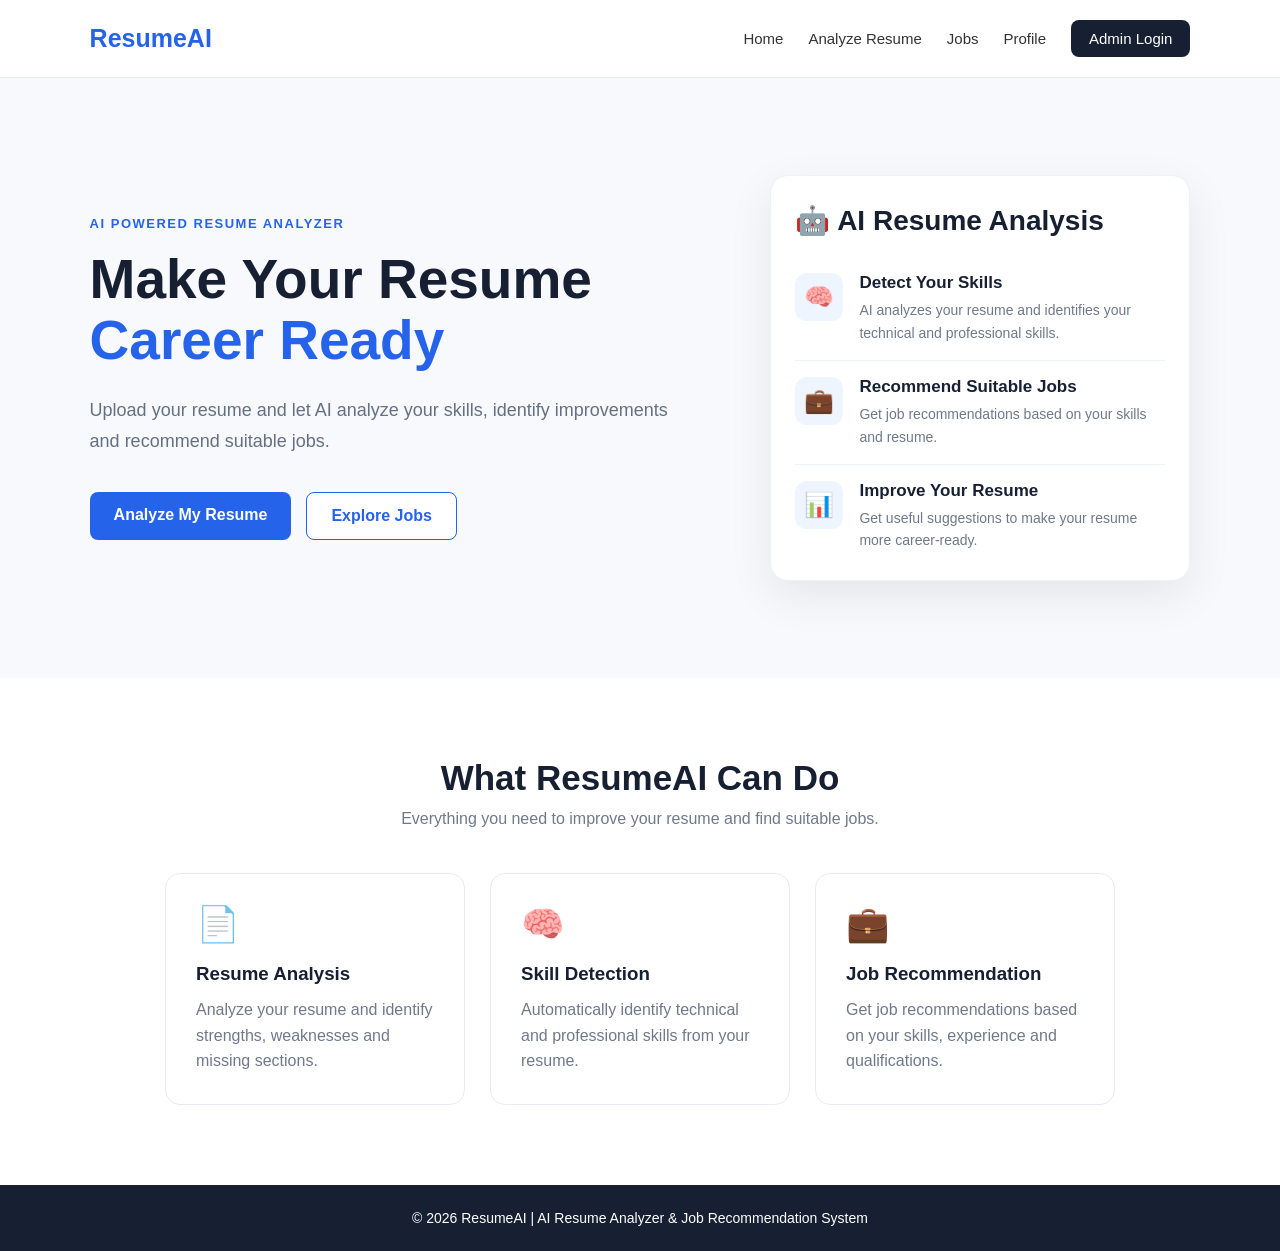
==== ai resume analyser/index.html @ 381c7db7 "Add files via upload" ====
<!DOCTYPE html>
<html lang="en">
<head>
    <meta charset="UTF-8">
    <meta name="viewport" content="width=device-width, initial-scale=1.0">
    <title>AI Resume Analyzer</title>
    <link rel="stylesheet" href="css/style.css">
</head>

<body>

<header>
    <div class="logo">ResumeAI</div>

    <nav>
        <a href="index.html">Home</a>
        <a href="upload.html">Analyze Resume</a>
        <a href="jobs.html">Jobs</a>
        <a href="profile.html">Profile</a>
        <a href="admin-login.html" class="admin-btn">Admin Login</a>
    </nav>
</header>

<section class="hero">

    <div class="hero-content">

        <p class="tag">AI POWERED RESUME ANALYZER</p>

        <h1>
            Make Your Resume
            <span>Career Ready</span>
        </h1>

        <p class="description">
            Upload your resume and let AI analyze your skills,
            identify improvements and recommend suitable jobs.
        </p>

        <div class="buttons">
            <a href="upload.html" class="primary-btn">
                Analyze My Resume
            </a>

            <a href="jobs.html" class="secondary-btn">
                Explore Jobs
            </a>
        </div>

    </div>

    <div class="hero-card">

        <h3>🤖 AI Resume Analysis</h3>

        <div class="ai-feature">
            <span>🧠</span>
            <div>
                <strong>Detect Your Skills</strong>
                <p>
                    AI analyzes your resume and identifies
                    your technical and professional skills.
                </p>
            </div>
        </div>

        <div class="ai-feature">
            <span>💼</span>
            <div>
                <strong>Recommend Suitable Jobs</strong>
                <p>
                    Get job recommendations based on
                    your skills and resume.
                </p>
            </div>
        </div>

        <div class="ai-feature">
            <span>📊</span>
            <div>
                <strong>Improve Your Resume</strong>
                <p>
                    Get useful suggestions to make your
                    resume more career-ready.
                </p>
            </div>
        </div>

    </div>

</section>

<section class="features">

    <h2>What ResumeAI Can Do</h2>

    <p class="section-text">
        Everything you need to improve your resume and find suitable jobs.
    </p>

    <div class="feature-container">

        <div class="feature-card">
            <div class="icon">📄</div>
            <h3>Resume Analysis</h3>
            <p>
                Analyze your resume and identify strengths,
                weaknesses and missing sections.
            </p>
        </div>

        <div class="feature-card">
            <div class="icon">🧠</div>
            <h3>Skill Detection</h3>
            <p>
                Automatically identify technical and
                professional skills from your resume.
            </p>
        </div>

        <div class="feature-card">
            <div class="icon">💼</div>
            <h3>Job Recommendation</h3>
            <p>
                Get job recommendations based on your
                skills, experience and qualifications.
            </p>
        </div>

    </div>

</section>

<footer>
    <p>© 2026 ResumeAI | AI Resume Analyzer & Job Recommendation System</p>
</footer>

<script src="js/script.js"></script>

</body>
</html>
---- ai resume analyser/css/style.css ----
* {
    margin: 0;
    padding: 0;
    box-sizing: border-box;
    font-family: Arial, sans-serif;
}

body {
    background: #f7f9fc;
    color: #172033;
}

/* HEADER */

header {
    width: 100%;
    padding: 20px 7%;
    display: flex;
    justify-content: space-between;
    align-items: center;
    background: white;
    border-bottom: 1px solid #e7eaf0;
}

.logo {
    font-size: 25px;
    font-weight: bold;
    color: #2563eb;
}

nav {
    display: flex;
    align-items: center;
    gap: 25px;
}

nav a {
    text-decoration: none;
    color: #333;
    font-size: 15px;
}

nav a:hover {
    color: #2563eb;
}

.admin-btn {
    background: #172033;
    color: white !important;
    padding: 10px 18px;
    border-radius: 8px;
}

/* HERO */

.hero {
    min-height: 600px;
    padding: 80px 7%;
    display: flex;
    align-items: center;
    justify-content: space-between;
    gap: 60px;
}

.hero-content {
    max-width: 600px;
}

.tag {
    color: #2563eb;
    font-size: 13px;
    font-weight: bold;
    letter-spacing: 1.5px;
    margin-bottom: 18px;
}

.hero h1 {
    font-size: 55px;
    line-height: 1.1;
    margin-bottom: 25px;
}

.hero h1 span {
    color: #2563eb;
}

.description {
    font-size: 18px;
    line-height: 1.7;
    color: #657083;
    margin-bottom: 35px;
}

.buttons {
    display: flex;
    gap: 15px;
}

.primary-btn,
.secondary-btn {
    text-decoration: none;
    padding: 14px 24px;
    border-radius: 8px;
    font-weight: bold;
}

.primary-btn {
    background: #2563eb;
    color: white;
}

.secondary-btn {
    background: white;
    color: #2563eb;
    border: 1px solid #2563eb;
}

/* RESUME CARD */

.hero-card {
    width: 420px;
    padding: 28px 24px;
    background: white;
    border-radius: 18px;
    box-shadow: 0 15px 45px rgba(0, 0, 0, 0.08);
    border: 1px solid #edf2f7;
}

.hero-card h3 {
    font-size: 28px;
    margin-bottom: 20px;
    color: #172033;
}

.ai-feature {
    display: flex;
    align-items: flex-start;
    gap: 16px;
    padding: 16px 0;
    border-bottom: 1px solid #edf2f7;
}

.ai-feature:last-child {
    border-bottom: none;
    padding-bottom: 0;
}

.ai-feature > span {
    display: flex;
    align-items: center;
    justify-content: center;
    width: 48px;
    height: 48px;
    border-radius: 12px;
    background: #eef5ff;
    font-size: 24px;
    flex-shrink: 0;
}

.ai-feature strong {
    display: block;
    font-size: 17px;
    margin-bottom: 6px;
    color: #172033;
}

.ai-feature p {
    color: #70798a;
    line-height: 1.6;
    font-size: 14px;
}

/* FEATURES */

.features {
    padding: 80px 7%;
    background: white;
    text-align: center;
}

.features h2 {
    font-size: 35px;
}

.section-text {
    color: #70798a;
    margin: 12px 0 45px;
}

.feature-container {
    display: flex;
    justify-content: center;
    gap: 25px;
}

.feature-card {
    width: 300px;
    padding: 30px;
    border: 1px solid #e7eaf0;
    border-radius: 15px;
    text-align: left;
}

.icon {
    font-size: 35px;
    margin-bottom: 18px;
}

.feature-card h3 {
    margin-bottom: 12px;
}

.feature-card p {
    color: #70798a;
    line-height: 1.6;
}

/* FOOTER */

footer {
    padding: 25px;
    text-align: center;
    background: #172033;
    color: white;
    font-size: 14px;
}

/* MOBILE */

@media (max-width: 900px) {

    header {
        flex-direction: column;
        gap: 20px;
    }

    nav {
        flex-wrap: wrap;
        justify-content: center;
    }

    .hero {
        flex-direction: column;
        text-align: center;
    }

    .buttons {
        justify-content: center;
    }

    .hero h1 {
        font-size: 42px;
    }

    .feature-container {
        flex-direction: column;
        align-items: center;
    }

    .feature-card {
        width: 100%;
        max-width: 400px;
    }
}
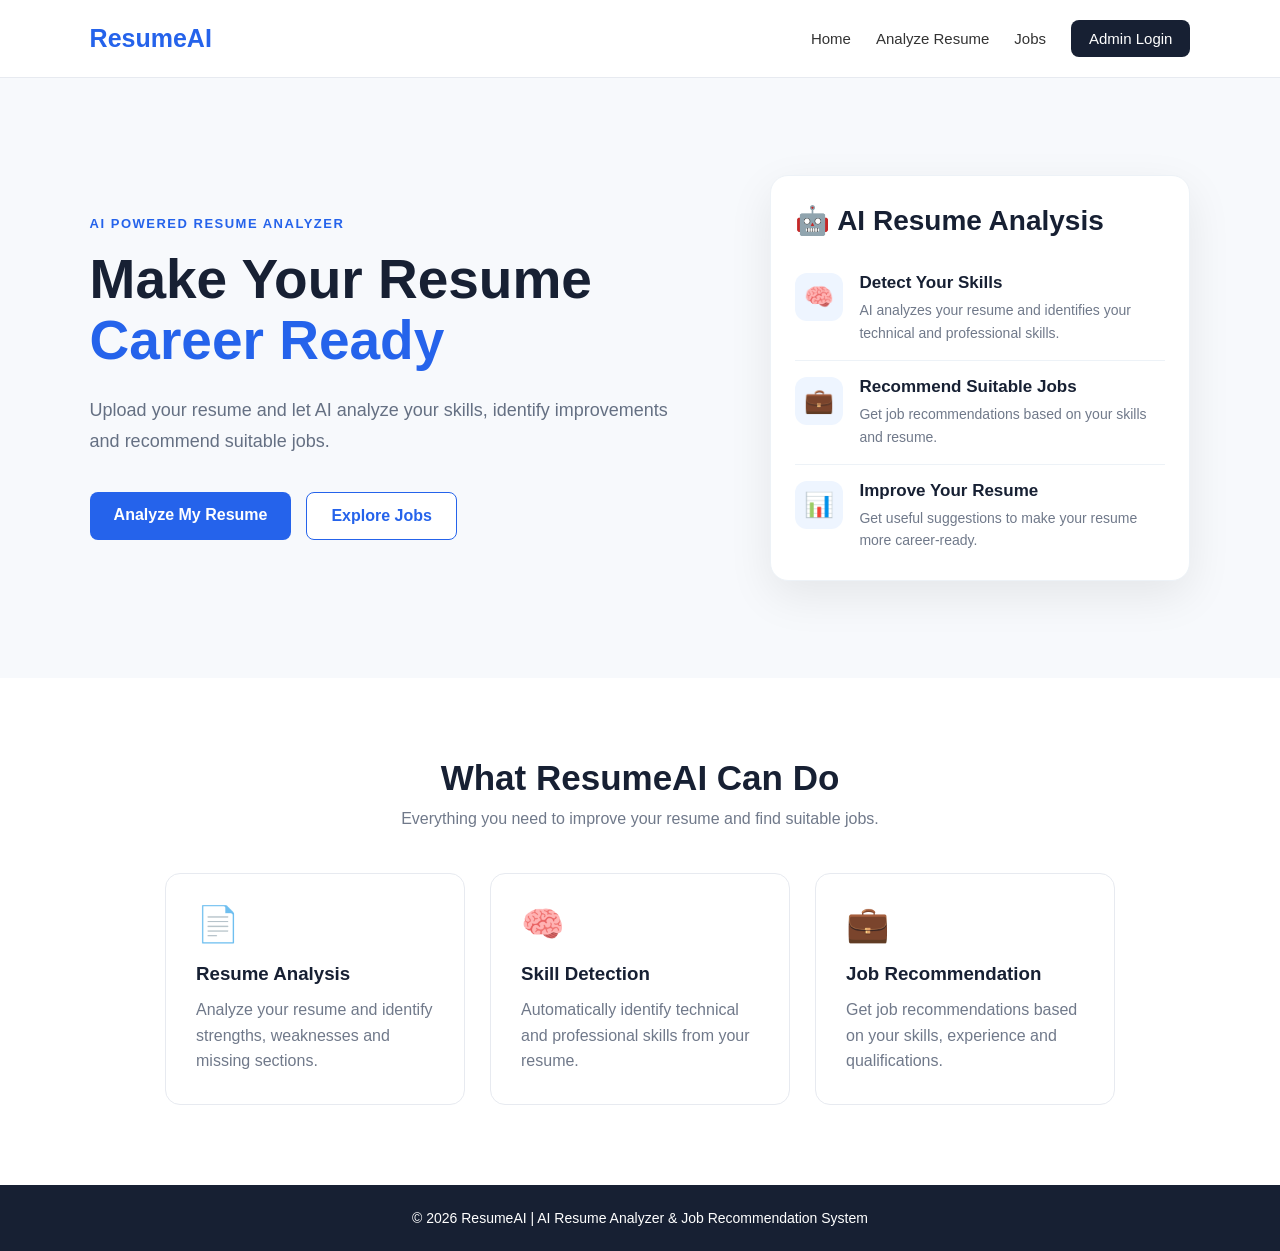
==== commit afa81806: "Fix HTML formatting and structure in index.html" ====
--- a/ai resume analyser/index.html
+++ b/ai resume analyser/index.html
@@ -16,7 +16,6 @@
         <a href="index.html">Home</a>
         <a href="upload.html">Analyze Resume</a>
         <a href="jobs.html">Jobs</a>
-        <a href="profile.html">Profile</a>
         <a href="admin-login.html" class="admin-btn">Admin Login</a>
     </nav>
 </header>
@@ -138,4 +137,4 @@
 <script src="js/script.js"></script>
 
 </body>
-</html>+</html>
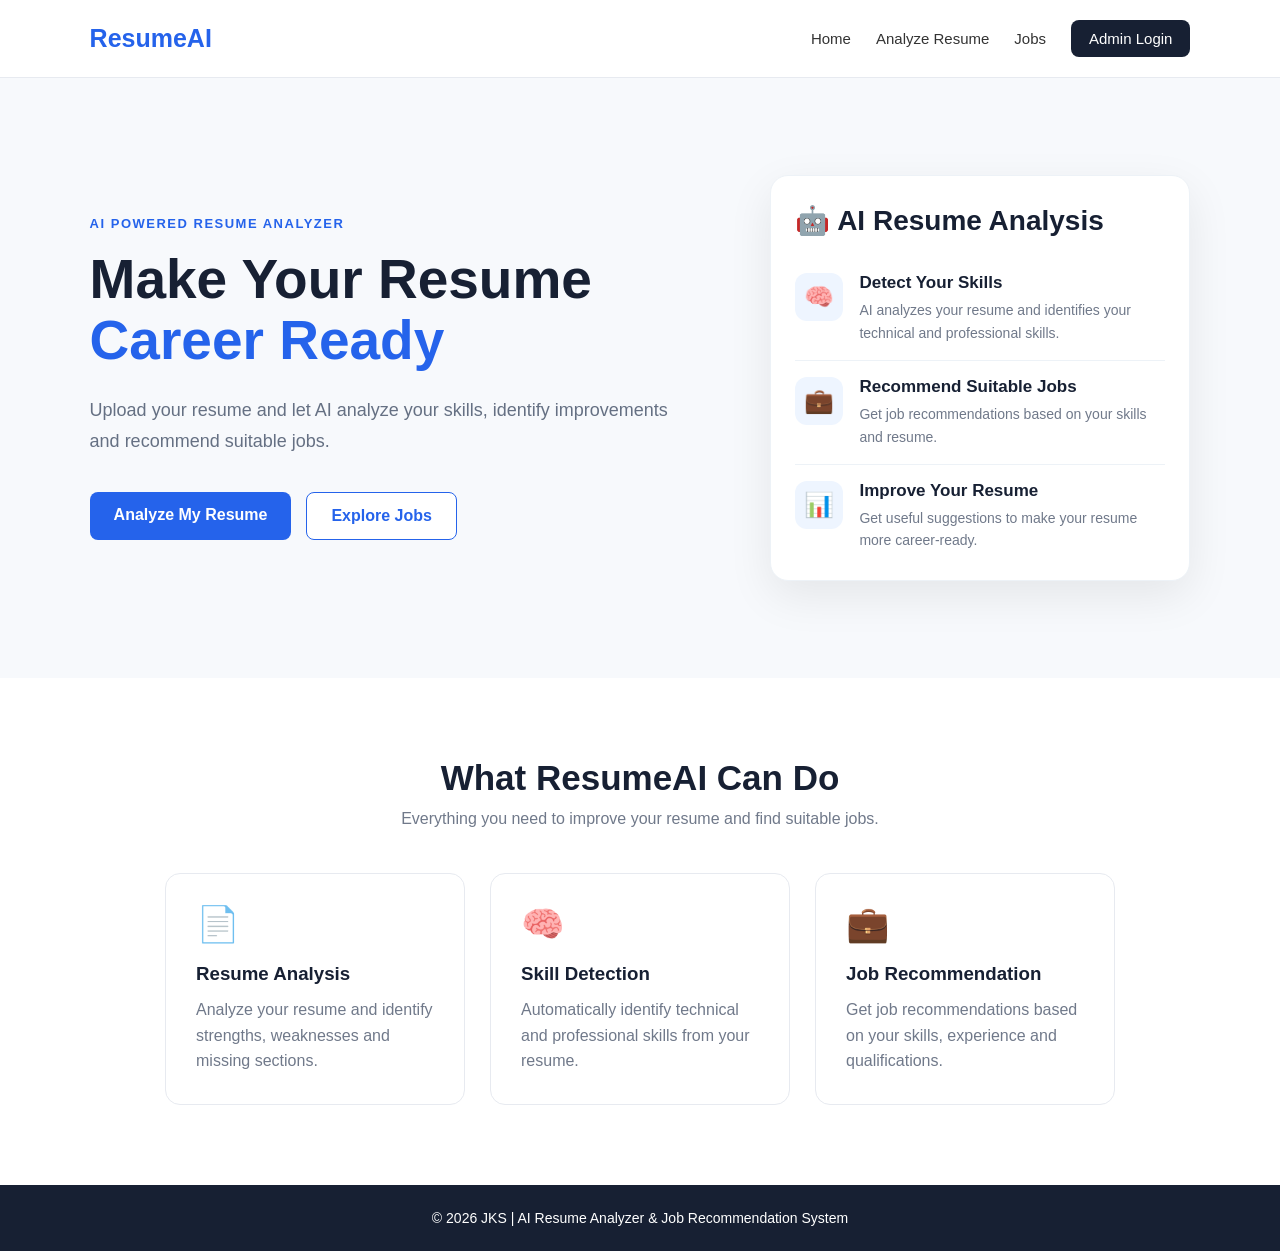
==== commit cf331b45: "Modify footer copyright information Updated footer copyright year and organization name." ====
--- a/ai resume analyser/index.html
+++ b/ai resume analyser/index.html
@@ -131,7 +131,7 @@
 </section>
 
 <footer>
-    <p>© 2026 ResumeAI | AI Resume Analyzer & Job Recommendation System</p>
+    <p>© 2026 JKS | AI Resume Analyzer & Job Recommendation System</p>
 </footer>
 
 <script src="js/script.js"></script>
